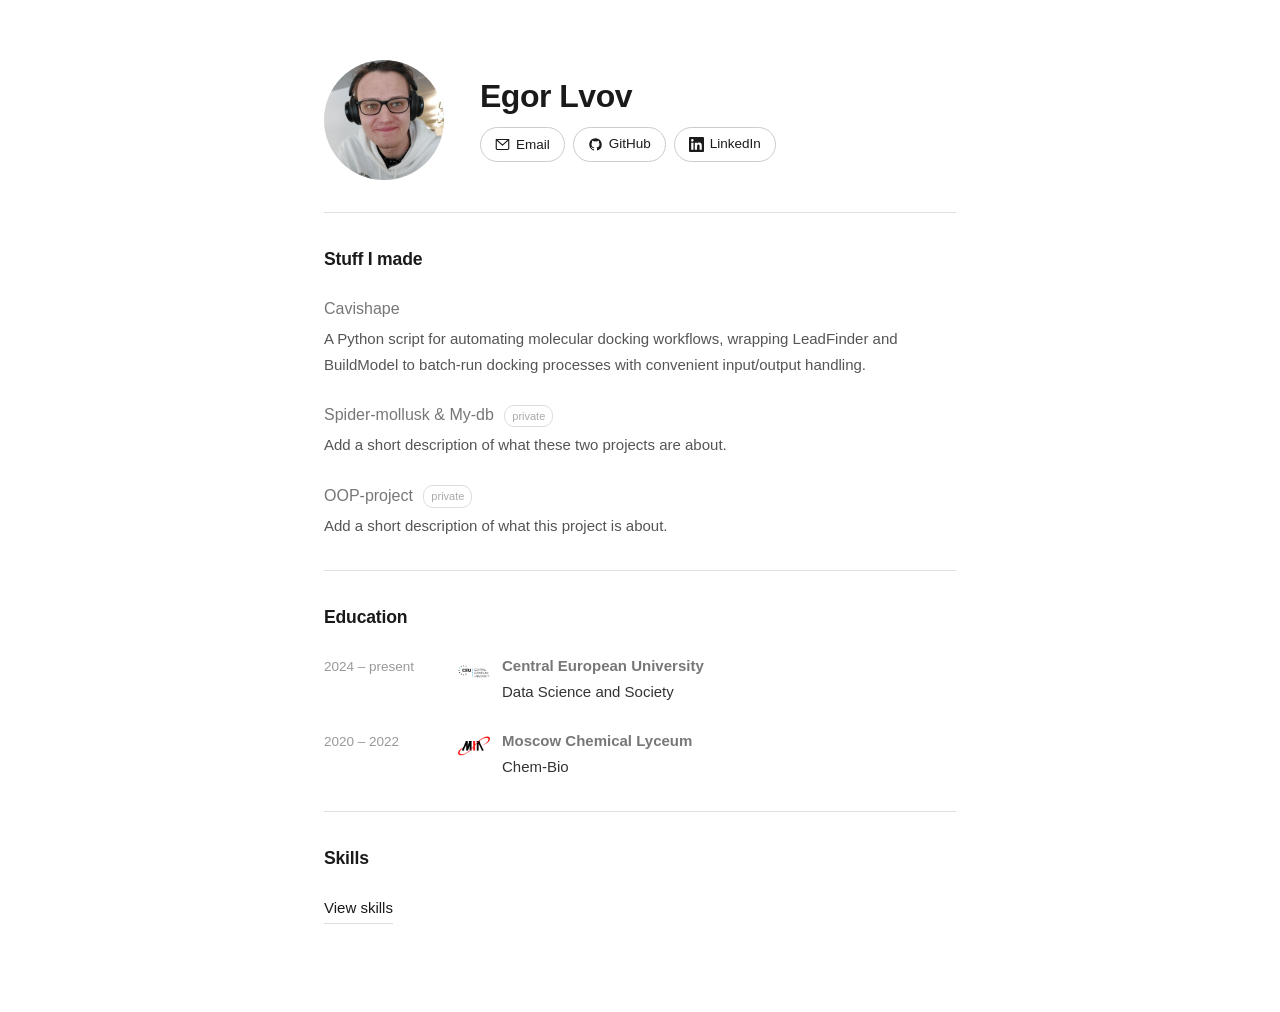
==== index.html @ 287ec53d "feat: cosmetic changes" ====
<!DOCTYPE html>
<html lang="en">
<head>
  <meta charset="UTF-8" />
  <meta name="viewport" content="width=device-width, initial-scale=1.0" />
  <title>Egor Lvov</title>
  <link rel="stylesheet" href="styles.css" />
</head>
<body>

  <!-- ── Header ── -->
  <div class="header">
    <div class="photo-wrap">
      <img src="assets/photo.jpg" alt="Egor Lvov" />
    </div>
    <div class="header-text">
      <h1>Egor Lvov</h1>
      <div class="contact-links">
        <button class="email-btn" onclick="document.getElementById('email-reveal').classList.toggle('visible')">
          <svg viewBox="0 0 24 24" fill="none" stroke="currentColor" stroke-width="1.8" stroke-linecap="round" stroke-linejoin="round">
            <rect x="2" y="4" width="20" height="16" rx="2"/>
            <polyline points="2,4 12,13 22,4"/>
          </svg>
          Email
        </button>
        <span id="email-reveal" class="email-reveal"><a href="/cdn-cgi/l/email-protection" class="__cf_email__" data-cfemail="2c5f475a454e556c4b414d4540024f4341">[email&#160;protected]</a></span>
        <a href="https://github.com/GreenCurve" target="_blank" rel="noopener">
          <svg viewBox="0 0 24 24" fill="currentColor">
            <path d="M12 2C6.477 2 2 6.484 2 12.017c0 4.425 2.865 8.18 6.839 9.504.5.092.682-.217.682-.483
              0-.237-.008-.868-.013-1.703-2.782.605-3.369-1.343-3.369-1.343-.454-1.158-1.11-1.466-1.11-1.466
              -.908-.62.069-.608.069-.608 1.003.07 1.531 1.032 1.531 1.032.892 1.53 2.341 1.088 2.91.832
              .092-.647.35-1.088.636-1.338-2.22-.253-4.555-1.113-4.555-4.951 0-1.093.39-1.988 1.029-2.688
              -.103-.253-.446-1.272.098-2.65 0 0 .84-.27 2.75 1.026A9.564 9.564 0 0 1 12 6.844a9.59 9.59 0
              0 1 2.504.337c1.909-1.296 2.747-1.027 2.747-1.027.546 1.379.202 2.398.1 2.651.64.7 1.028
              1.595 1.028 2.688 0 3.848-2.339 4.695-4.566 4.943.359.309.678.92.678 1.855 0 1.338-.012
              2.419-.012 2.747 0 .268.18.58.688.482A10.019 10.019 0 0 0 22 12.017C22 6.484 17.522 2 12 2z"/>
          </svg>
          GitHub
        </a>
        <a href="https://www.linkedin.com/in/egor-lvov-a84650332/" target="_blank" rel="noopener">
          <svg viewBox="0 0 24 24" fill="currentColor">
            <path d="M20.447 20.452h-3.554v-5.569c0-1.328-.027-3.037-1.852-3.037-1.853
              0-2.136 1.445-2.136 2.939v5.667H9.351V9h3.414v1.561h.046c.477-.9
              1.637-1.85 3.37-1.85 3.601 0 4.267 2.37 4.267 5.455v6.286zM5.337
              7.433a2.062 2.062 0 0 1-2.063-2.065 2.064 2.064 0 1 1 2.063
              2.065zm1.782 13.019H3.555V9h3.564v11.452zM22.225 0H1.771C.792 0
              0 .774 0 1.729v20.542C0 23.227.792 24 1.771 24h20.451C23.2
              24 24 23.227 24 22.271V1.729C24 .774 23.2 0 22.222 0h.003z"/>
          </svg>
          LinkedIn
        </a>
      </div>
    </div>
  </div>

  <hr />

  <!-- ── Stuff I Made ── -->
  <section>
    <h2>Stuff I made</h2>

    <div class="project">
      <h3><a href="https://github.com/GreenCurve/Cavishape" target="_blank" rel="noopener">Cavishape</a></h3>
      <p>A Python script for automating molecular docking workflows, wrapping LeadFinder and BuildModel to batch-run docking processes with convenient input/output handling.</p>
    </div>

    <div class="project">
      <h3>Spider-mollusk &amp; My-db <span class="private-badge">private</span></h3>
      <p>Add a short description of what these two projects are about.</p>
    </div>

    <div class="project">
      <h3>OOP-project <span class="private-badge">private</span></h3>
      <p>Add a short description of what this project is about.</p>
    </div>

  </section>

  <hr />

  <!-- ── Education ── -->
  <section>
    <h2>Education</h2>

    <div class="edu-entry">
      <div class="edu-year">2024 – present</div>
      <div class="edu-body">
        <div class="edu-title-row">
          <img src="assets/CEU.png" alt="CEU" class="edu-logo" />
          <div>
            <strong><a href="https://www.ceu.edu/" target="_blank" rel="noopener">Central European University</a></strong><br />
            Data Science and Society
          </div>
        </div>
      </div>
    </div>

    <div class="edu-entry">
      <div class="edu-year">2020 – 2022</div>
      <div class="edu-body">
        <div class="edu-title-row">
          <img src="assets/MCL.png" alt="MCL" class="edu-logo" />
          <div>
            <strong><a href="http://www.1303.ru/index.php" target="_blank" rel="noopener">Moscow Chemical Lyceum</a></strong><br />
            Chem-Bio
          </div>
        </div>
      </div>
    </div>

  </section>

  <hr />

  <!-- ── Skills ── -->
  <section>
    <h2>Skills</h2>
    <a href="skills.html" class="skills-link">
      View skills
      <svg viewBox="0 0 24 24" fill="none" stroke="currentColor" stroke-width="1.8" stroke-linecap="round" stroke-linejoin="round"
---- styles.css ----
* {
  margin: 0;
  padding: 0;
  box-sizing: border-box;
}

body {
  background: #ffffff;
  color: #1a1a1a;
  font-family: -apple-system, BlinkMacSystemFont, "Segoe UI", Helvetica, Arial, sans-serif;
  font-size: 16px;
  line-height: 1.7;
  max-width: 680px;
  margin: 0 auto;
  padding: 60px 24px 80px;
}

/* ── Header ── */
.header {
  display: flex;
  align-items: center;
  gap: 36px;
  margin-bottom: 20px;
}

.photo-wrap {
  flex-shrink: 0;
}

.photo-wrap img {
  width: 120px;
  height: 120px;
  border-radius: 50%;
  object-fit: cover;
  display: block;
}

.header-text h1 {
  font-size: 2rem;
  font-weight: 700;
  letter-spacing: -0.5px;
  line-height: 1.15;
  margin-bottom: 12px;
}

/* ── Contact buttons ── */
.contact-links {
  display: flex;
  flex-wrap: wrap;
  gap: 8px;
}

.contact-links a {
  display: inline-flex;
  align-items: center;
  gap: 6px;
  padding: 5px 14px;
  border: 1px solid #ccc;
  border-radius: 20px;
  font-size: 13.5px;
  color: #1a1a1a;
  text-decoration: none;
  transition: background 0.15s, border-color 0.15s;
}

.contact-links a:hover {
  background: #f2f2f2;
  border-color: #999;
}

.contact-links a svg {
  width: 15px;
  height: 15px;
  flex-shrink: 0;
}

/* ── Divider ── */
hr {
  border: none;
  border-top: 1px solid #e0e0e0;
  margin: 32px 0;
}

/* ── Section headings ── */
section {
  margin-bottom: 8px;
}

section h2 {
  font-size: 1.1rem;
  font-weight: 700;
  letter-spacing: -0.2px;
  color: #1a1a1a;
  margin-bottom: 20px;
}

/* ── Projects ── */
.project {
  margin-bottom: 24px;
}

.project h3 {
  font-size: 1rem;
  font-weight: 500;
  margin-bottom: 4px;
  color: #777;
}

.project h3 a {
  color: #777;
  text-decoration: none;
}

.project h3 a:hover {
  color: #1a1a1a;
  text-decoration: underline;
}

.project p {
  color: #555;
  font-size: 15px;
}

.private-badge {
  display: inline-block;
  font-size: 11px;
  font-weight: 500;
  padding: 1px 7px;
  border-radius: 10px;
  border: 1px solid #ddd;
  color: #aaa;
  vertical-align: middle;
  margin-left: 6px;
  text-transform: none;
  letter-spacing: 0;
}

/* ── Education ── */
.edu-entry {
  display: flex;
  gap: 24px;
  margin-bottom: 24px;
}

.edu-year {
  flex-shrink: 0;
  width: 110px;
  color: #999;
  font-size: 13.5px;
  padding-top: 3px;
}

.edu-body {
  font-size: 15px;
  color: #333;
}

.edu-title-row {
  display: flex;
  align-items: flex-start;
  gap: 12px;
}

.edu-logo {
  width: 32px;
  height: 32px;
  object-fit: contain;
  margin-top: 2px;
  flex-shrink: 0;
}

.edu-body strong a {
  color: #777;
  text-decoration: none;
}

.edu-body strong a:hover {
  color: #1a1a1a;
  text-decoration: underline;
}

/* ── Skills link on main page ── */
.skills-link {
  display: inline-flex;
  align-items: center;
  gap: 6px;
  font-size: 15px;
  font-weight: 500;
  color: #1a1a1a;
  text-decoration: none;
  border-bottom: 1px solid #ddd;
  padding-bottom: 2px;
  transition: border-color 0.15s, color 0.15s;
}

.skills-link:hover {
  color: #444;
  border-color: #999;
}

/* ── Skills page ── */
.back-link {
  display: inline-flex;
  align-items: center;
  gap: 6px;
  font-size: 13.5px;
  color: #888;
  text-decoration: none;
  margin-bottom: 40px;
  transition: color 0.15s;
}

.back-link:hover {
  color: #1a1a1a;
}

.skills-page-header {
  margin-bottom: 0;
}

.skills-page-header h1 {
  font-size: 2rem;
  font-weight: 700;
  letter-spacing: -0.5px;
}

.skill-description {
  color: #555;
  font-size: 15px;
  margin-bottom: 20px;
}

/* ── Email reveal ── */
.email-btn {
  display: inline-flex;
  align-items: center;
  gap: 6px;
  padding: 5px 14px;
  border: 1px solid #ccc;
  border-radius: 20px;
  font-size: 13.5px;
  color: #1a1a1a;
  background: none;
  cursor: pointer;
  font-family: inherit;
  transition: background 0.15s, border-color 0.15s;
}

.email-btn:hover {
  background: #f2f2f2;
  border-color: #999;
}

.email-btn svg {
  width: 15px;
  height: 15px;
  flex-shrink: 0;
}

.email-reveal {
  display: none;
  font-size: 13.5px;
  color: #555;
  padding: 5px 0;
  align-items: center;
}

.email-reveal.visible {
  display: inline-flex;
}
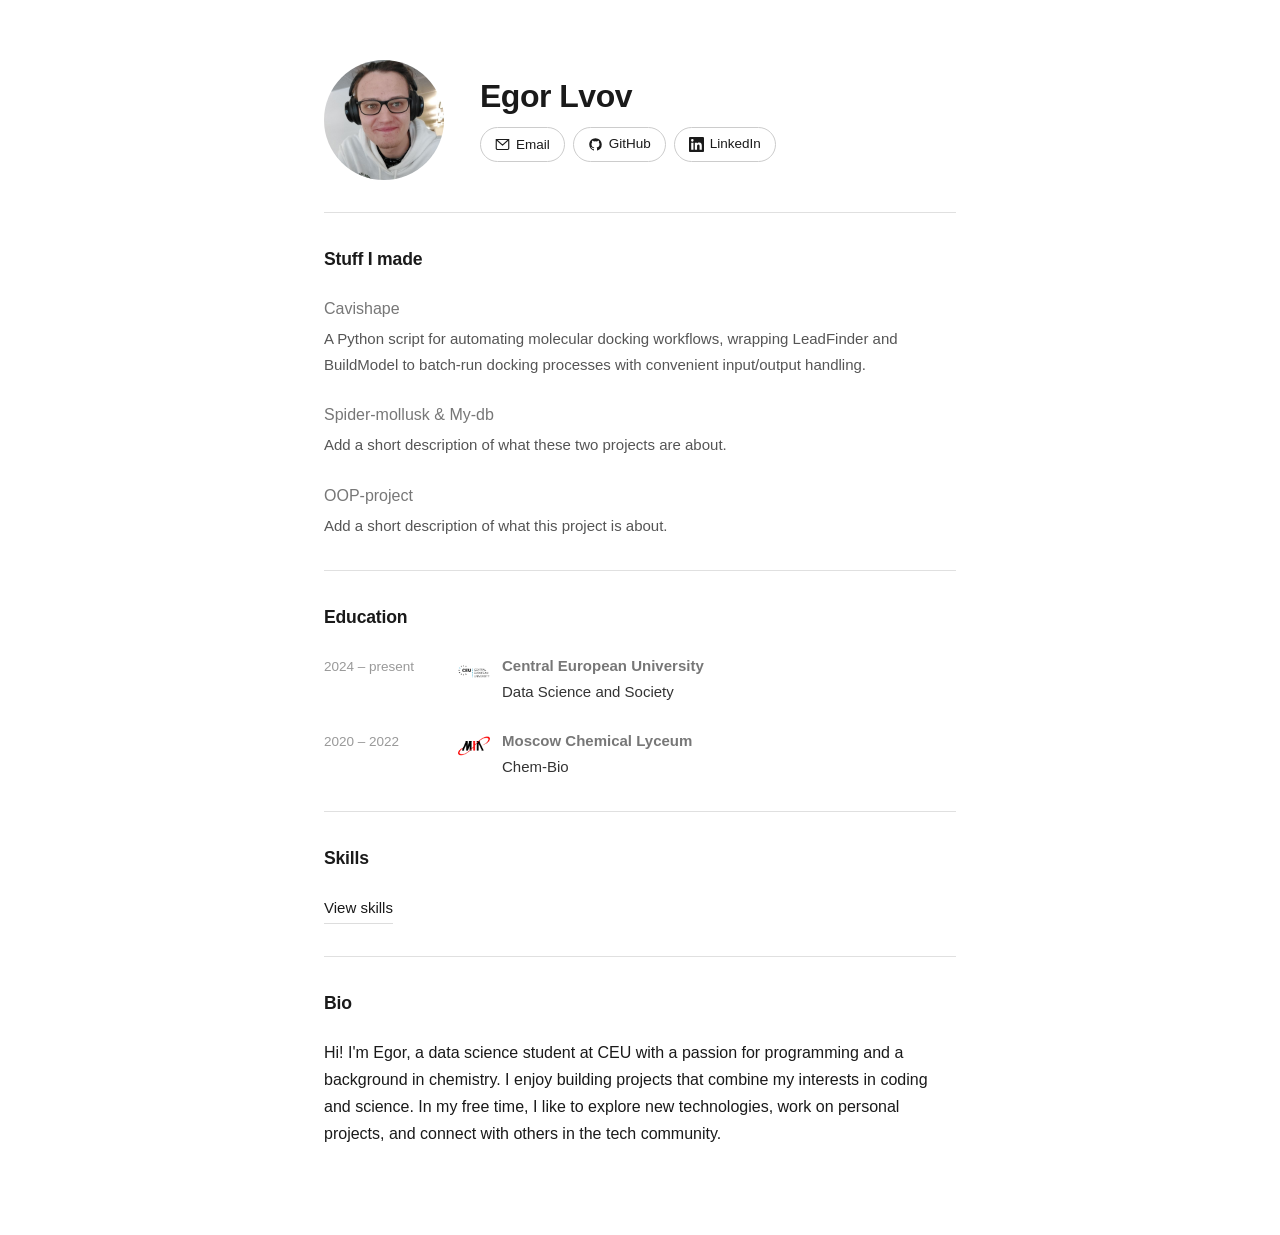
==== commit 023829a4: "feat: more info provided" ====
--- a/index.html
+++ b/index.html
@@ -23,7 +23,7 @@
           </svg>
           Email
         </button>
-        <span id="email-reveal" class="email-reveal"><a href="/cdn-cgi/l/email-protection" class="__cf_email__" data-cfemail="2c5f475a454e556c4b414d4540024f4341">[email&#160;protected]</a></span>
+        <span id="email-reveal" class="email-reveal">skviby@gmail.com</span>
         <a href="https://github.com/GreenCurve" target="_blank" rel="noopener">
           <svg viewBox="0 0 24 24" fill="currentColor">
             <path d="M12 2C6.477 2 2 6.484 2 12.017c0 4.425 2.865 8.18 6.839 9.504.5.092.682-.217.682-.483
@@ -65,12 +65,12 @@
     </div>
 
     <div class="project">
-      <h3>Spider-mollusk &amp; My-db <span class="private-badge">private</span></h3>
+      <h3>Spider-mollusk &amp; My-db </h3>
       <p>Add a short description of what these two projects are about.</p>
     </div>
 
     <div class="project">
-      <h3>OOP-project <span class="private-badge">private</span></h3>
+      <h3><a href="https://github.com/GreenCurve/OOP-project" target="_blank" rel="noopener">OOP-project</a></h3>
       <p>Add a short description of what this project is about.</p>
     </div>
 
@@ -117,4 +117,13 @@
     <h2>Skills</h2>
     <a href="skills.html" class="skills-link">
       View skills
-      <svg viewBox="0 0 24 24" fill="none" stroke="currentColor" stroke-width="1.8" stroke-linecap="round" stroke-linejoin="round"+    </a>
+  </section>
+  
+  <hr />
+
+  <!-- ── Bio ── -->
+  <section>
+    <h2>Bio</h2>
+    <p>Hi! I'm Egor, a data science student at CEU with a passion for programming and a background in chemistry. I enjoy building projects that combine my interests in coding and science. In my free time, I like to explore new technologies, work on personal projects, and connect with others in the tech community.</p>
+  </section>
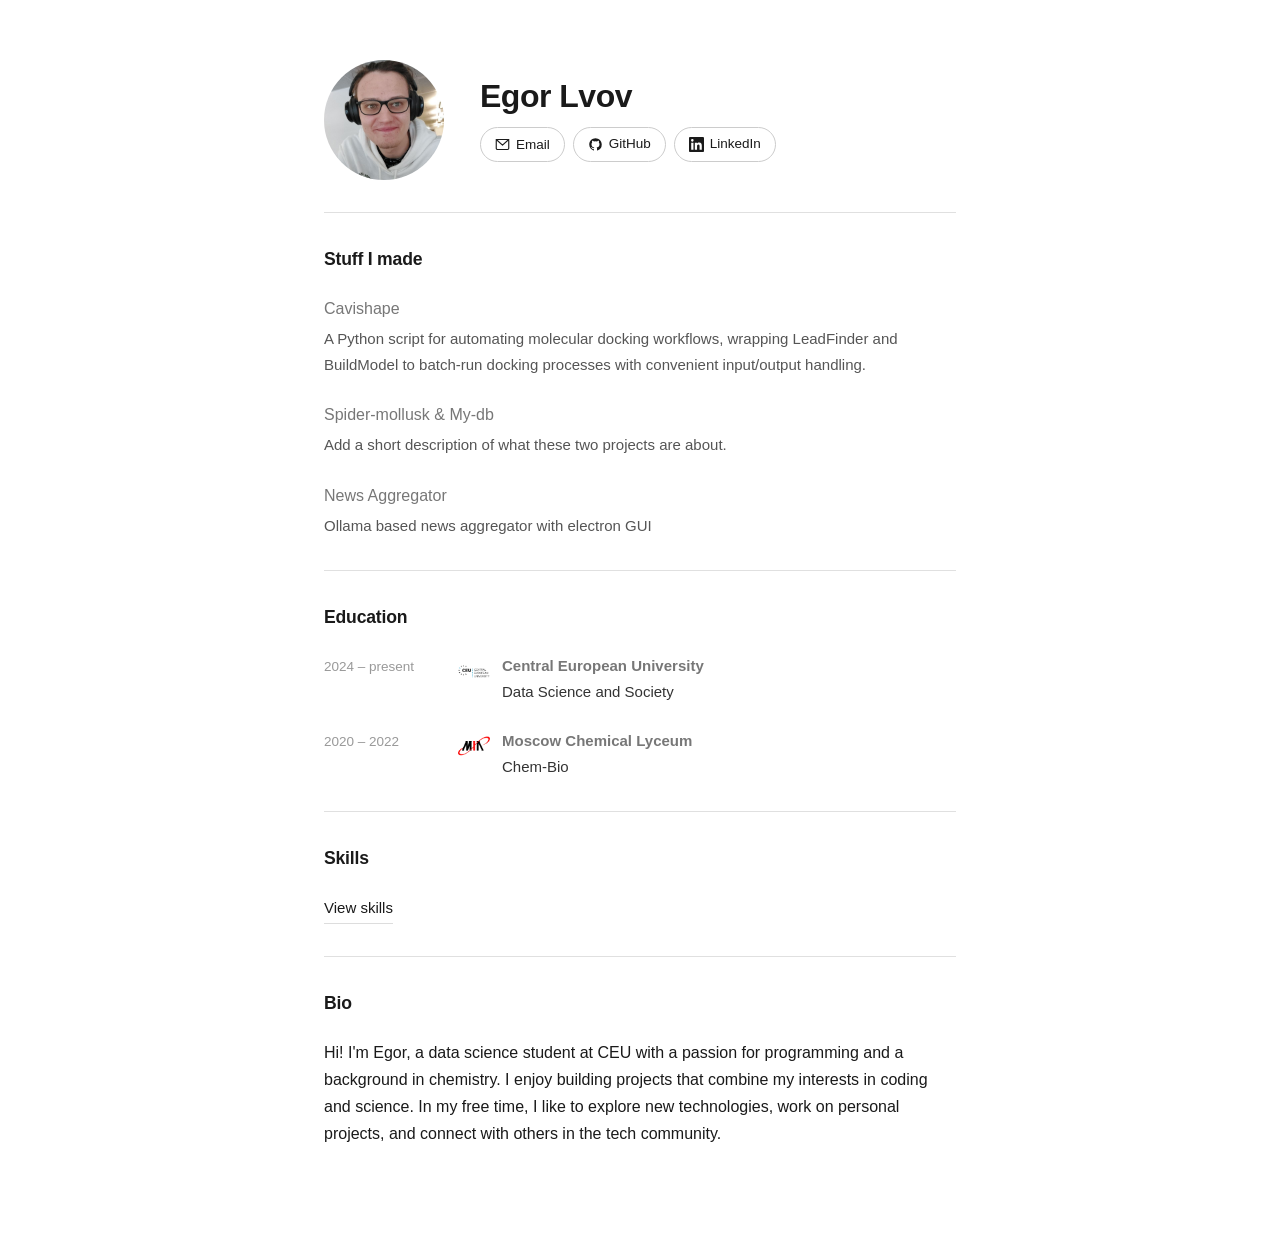
==== commit 1b2e352f: "feat: prj desc" ====
--- a/index.html
+++ b/index.html
@@ -70,8 +70,8 @@
     </div>
 
     <div class="project">
-      <h3><a href="https://github.com/GreenCurve/OOP-project" target="_blank" rel="noopener">OOP-project</a></h3>
-      <p>Add a short description of what this project is about.</p>
+      <h3><a href="https://github.com/GreenCurve/OOP-project" target="_blank" rel="noopener">News Aggregator</a></h3>
+      <p>Ollama based news aggregator with electron GUI </p>
     </div>
 
   </section>
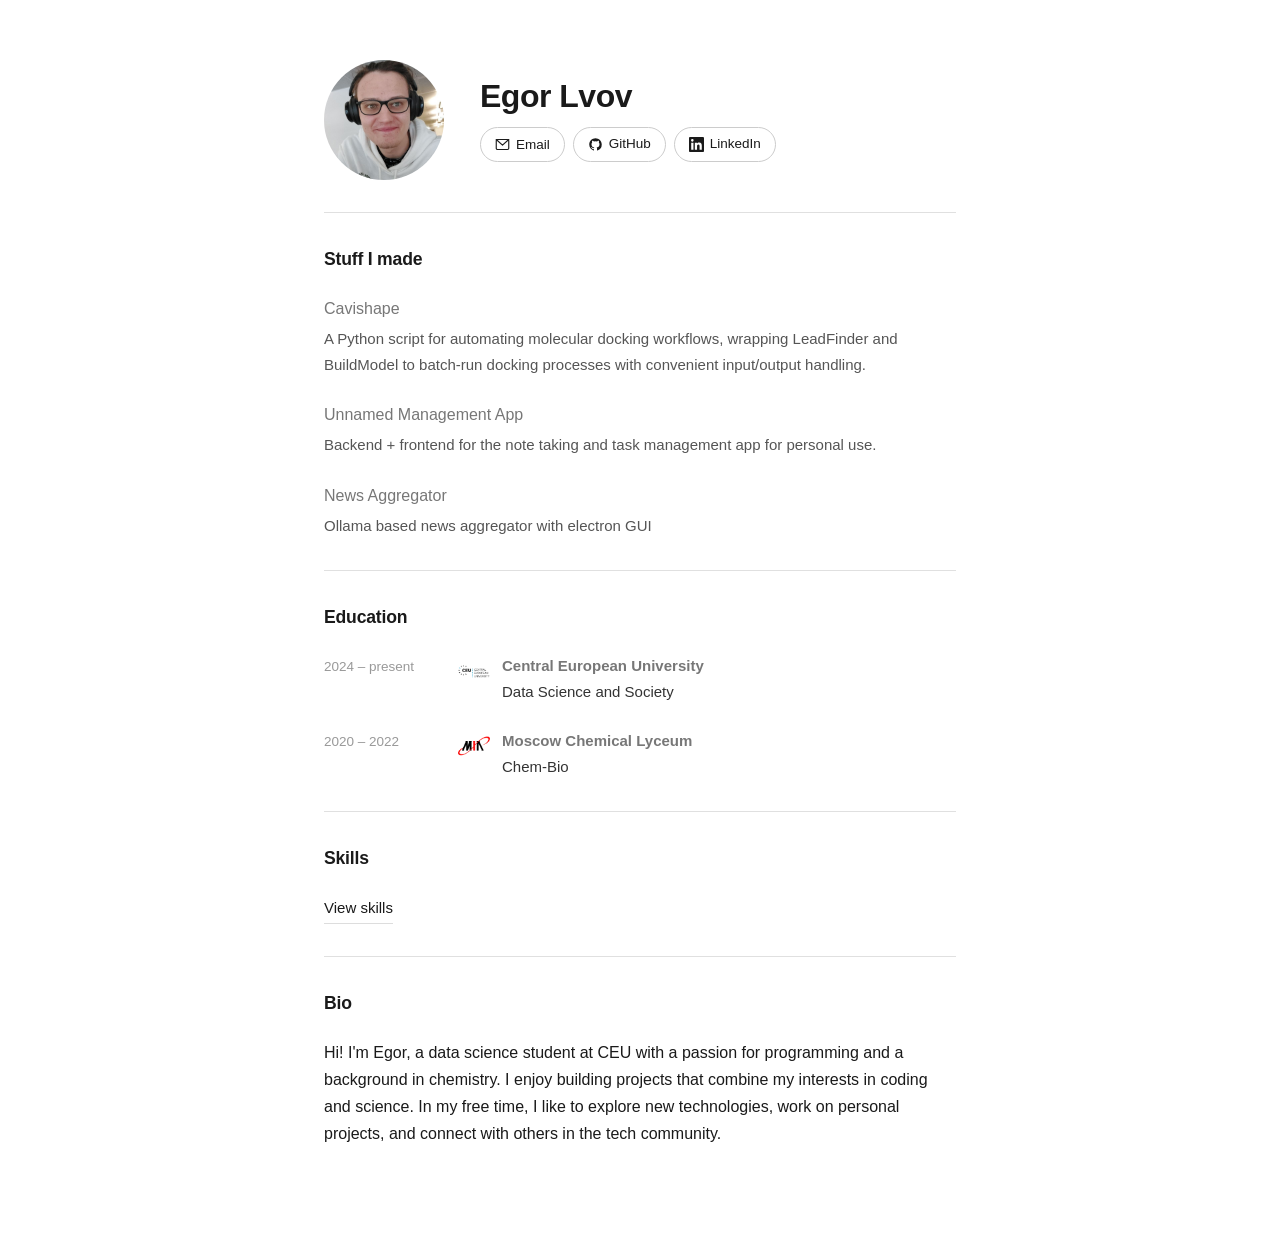
==== commit cd602c89: "feat: proto for the unnamed-note-app. Updated skills" ====
--- a/index.html
+++ b/index.html
@@ -65,8 +65,8 @@
     </div>
 
     <div class="project">
-      <h3>Spider-mollusk &amp; My-db </h3>
-      <p>Add a short description of what these two projects are about.</p>
+      <h3><a href="https://github.com/GreenCurve/Unnamed_Management_App" target="_blank" rel="noopener">Unnamed Management App</a></h3>
+      <p>Backend + frontend for the note taking and task management app for personal use.</p>
     </div>
 
     <div class="project">
@@ -126,4 +126,7 @@
   <section>
     <h2>Bio</h2>
     <p>Hi! I'm Egor, a data science student at CEU with a passion for programming and a background in chemistry. I enjoy building projects that combine my interests in coding and science. In my free time, I like to explore new technologies, work on personal projects, and connect with others in the tech community.</p>
-  </section>+  </section>
+
+</body>
+</html>
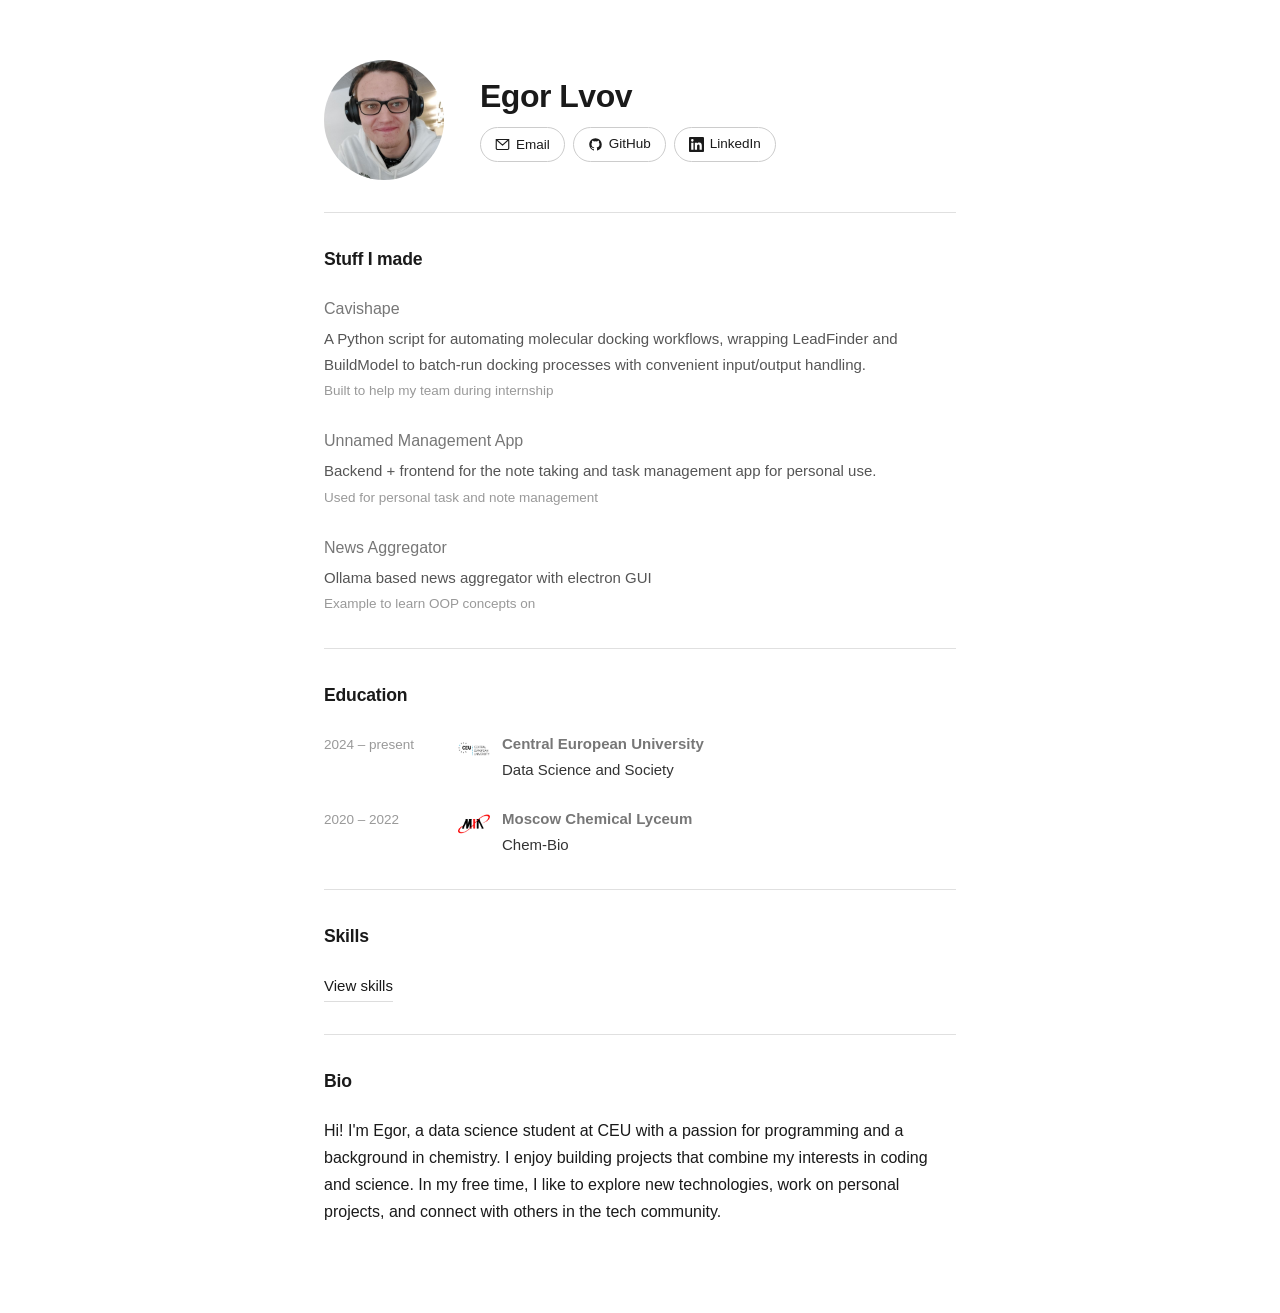
==== commit 3aa6f454: "feat: Added project purpose descriptions" ====
--- a/index.html
+++ b/index.html
@@ -62,16 +62,19 @@
     <div class="project">
       <h3><a href="https://github.com/GreenCurve/Cavishape" target="_blank" rel="noopener">Cavishape</a></h3>
       <p>A Python script for automating molecular docking workflows, wrapping LeadFinder and BuildModel to batch-run docking processes with convenient input/output handling.</p>
+      <p class="project-purpose">Built to help my team during internship</p>
     </div>
 
     <div class="project">
       <h3><a href="https://github.com/GreenCurve/Unnamed_Management_App" target="_blank" rel="noopener">Unnamed Management App</a></h3>
       <p>Backend + frontend for the note taking and task management app for personal use.</p>
+      <p class="project-purpose">Used for personal task and note management</p>   
     </div>
 
     <div class="project">
       <h3><a href="https://github.com/GreenCurve/OOP-project" target="_blank" rel="noopener">News Aggregator</a></h3>
       <p>Ollama based news aggregator with electron GUI </p>
+      <p class="project-purpose">Example to learn OOP concepts on</p>
     </div>
 
   </section>
--- a/styles.css
+++ b/styles.css
@@ -267,4 +267,10 @@
 
 .email-reveal.visible {
   display: inline-flex;
+}
+
+.project p.project-purpose {
+  color: #999;
+  font-size: 13.5px;
+  margin-top: 3px;
 }
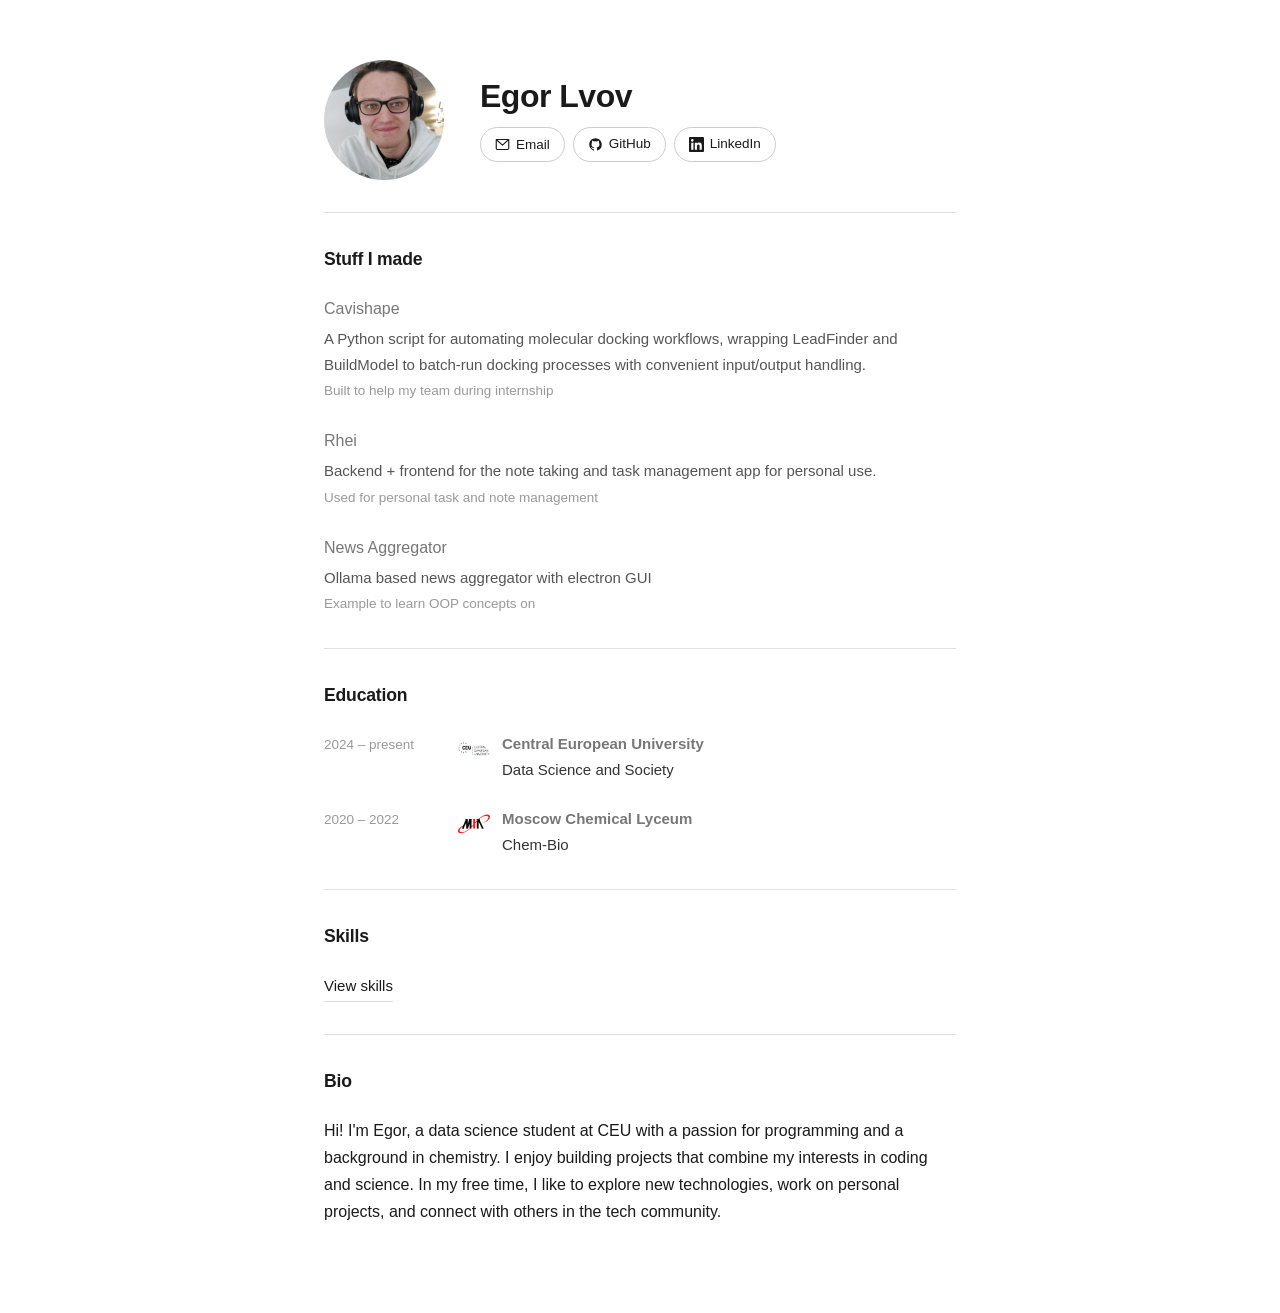
==== commit e37f5cb6: "fat: updated contnet name and links" ====
--- a/index.html
+++ b/index.html
@@ -66,7 +66,7 @@
     </div>
 
     <div class="project">
-      <h3><a href="https://github.com/GreenCurve/Unnamed_Management_App" target="_blank" rel="noopener">Unnamed Management App</a></h3>
+      <h3><a href="https://github.com/GreenCurve/Rhei" target="_blank" rel="noopener">Rhei</a></h3>
       <p>Backend + frontend for the note taking and task management app for personal use.</p>
       <p class="project-purpose">Used for personal task and note management</p>   
     </div>
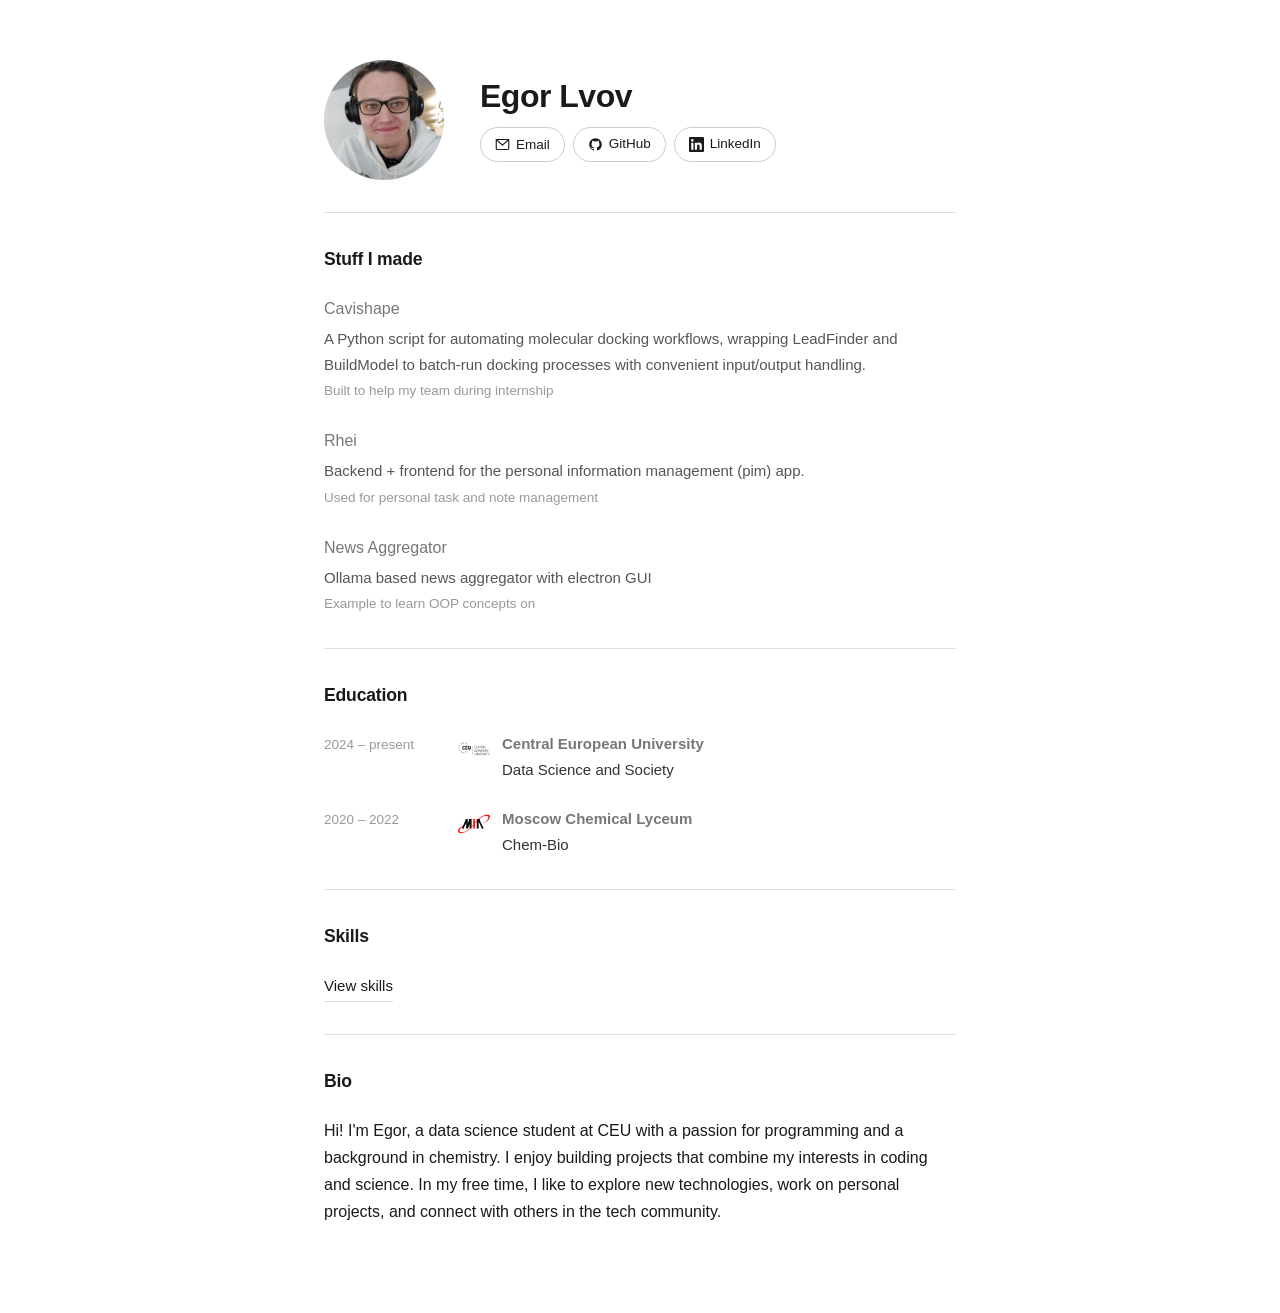
==== commit a5641ecb: "feat: minor desc update" ====
--- a/index.html
+++ b/index.html
@@ -67,7 +67,7 @@
 
     <div class="project">
       <h3><a href="https://github.com/GreenCurve/Rhei" target="_blank" rel="noopener">Rhei</a></h3>
-      <p>Backend + frontend for the note taking and task management app for personal use.</p>
+      <p>Backend + frontend for the personal information management (pim) app.</p>
       <p class="project-purpose">Used for personal task and note management</p>   
     </div>
 
